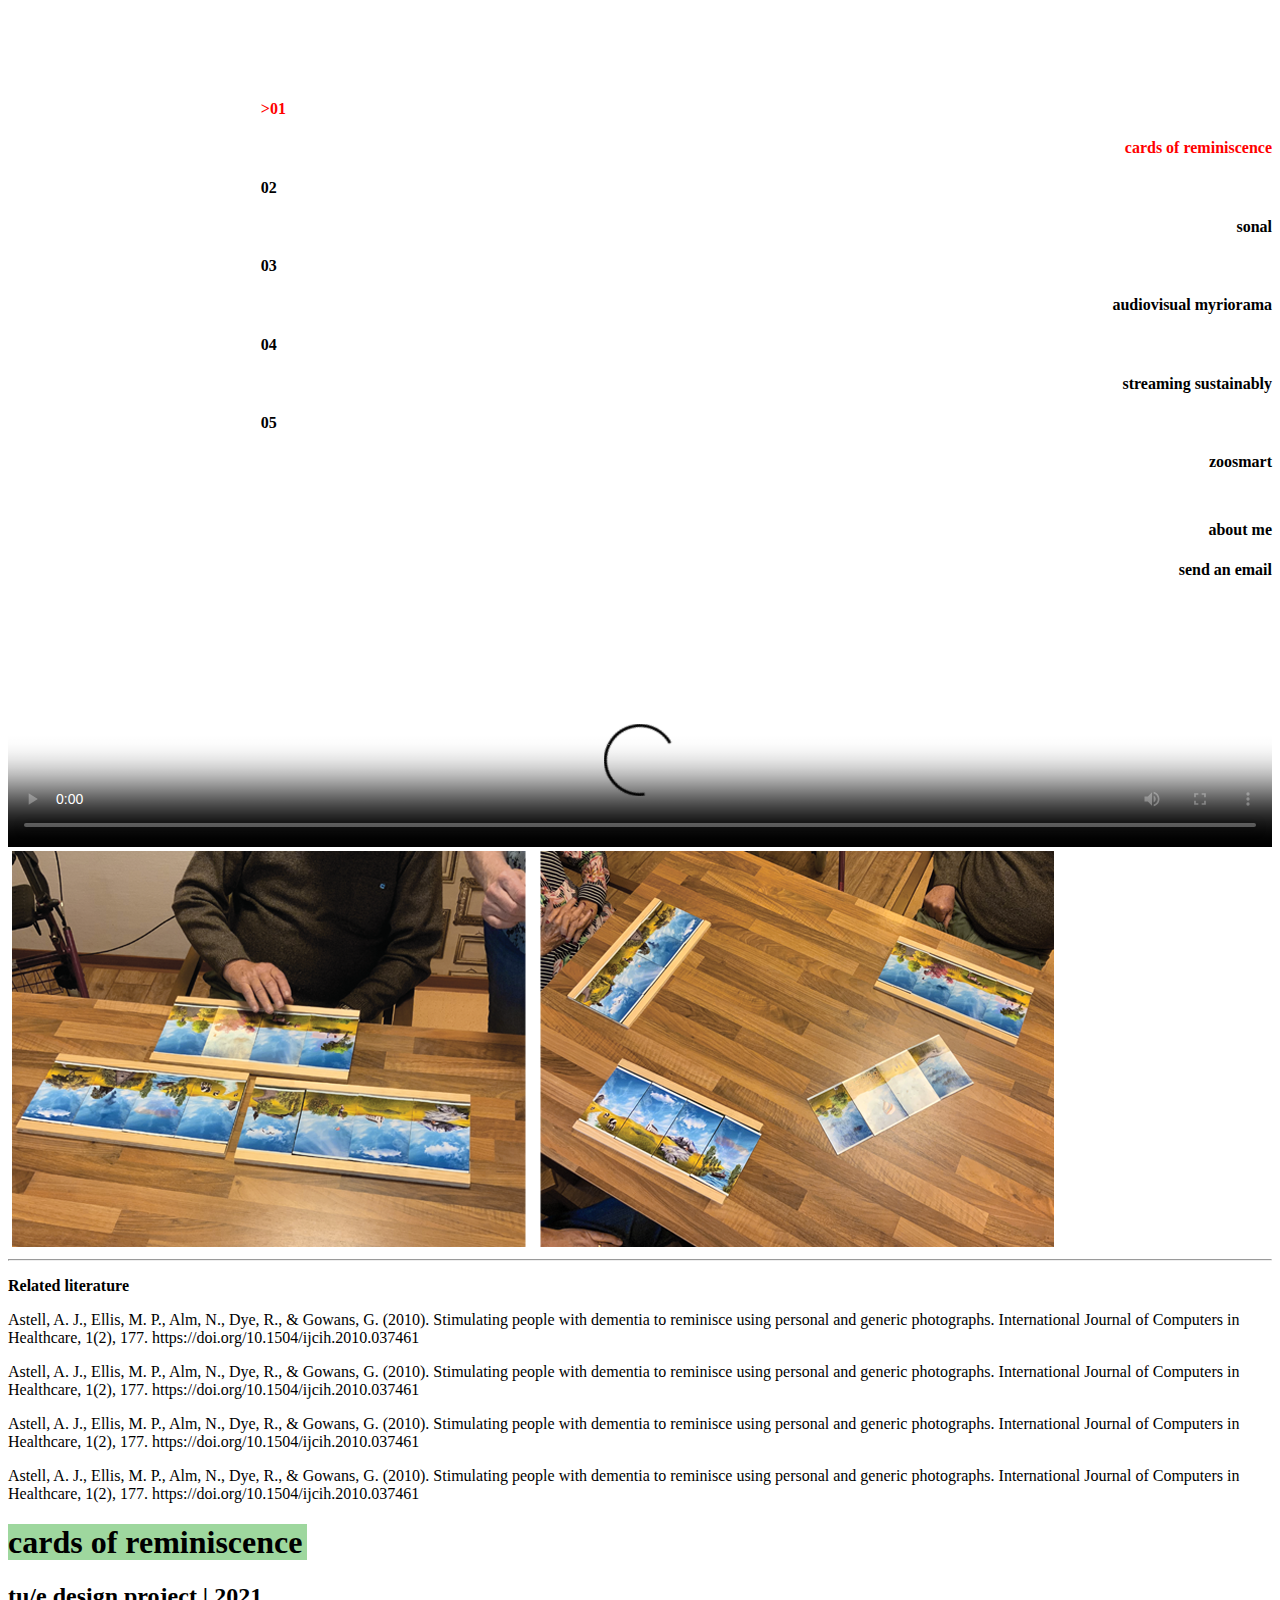
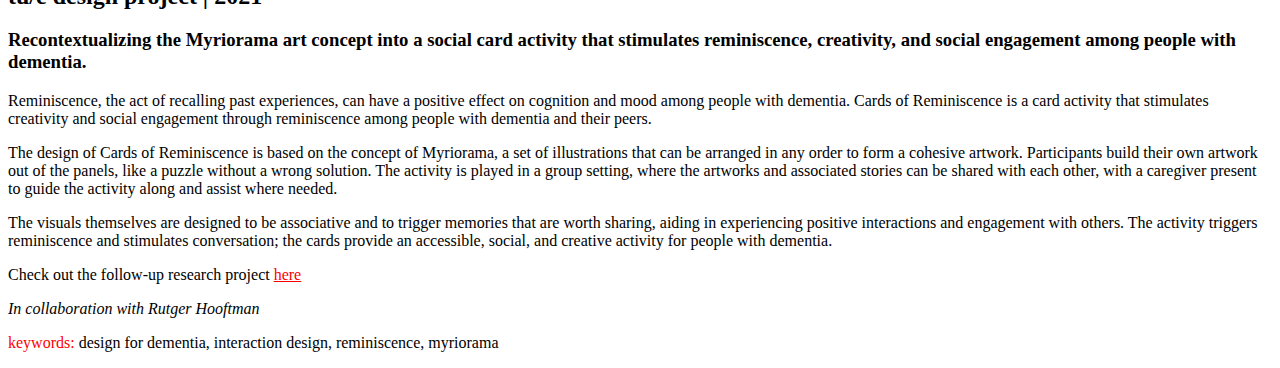
==== cardsofreminiscence.html @ 0d994e3b "testpush2" ====
<!DOCTYPE html>
<html lang="en">
<head>
    <meta charset="UTF-8">
    <meta http-equiv="X-UA-Compatible" content="IE=edge">
    <meta name="viewport" content="width=device-width, initial-scale=1.0">
    <link rel="stylesheet" href="styles.css">
    <link rel="preconnect" href="https://fonts.googleapis.com">
    <link rel="preconnect" href="https://fonts.gstatic.com" crossorigin>
    <link rel="stylesheet" href="https://fonts.googleapis.com/css?family=Vollkorn">
    <link href="https://fonts.googleapis.com/css2?family=Montserrat:wght@400;700;800&display=swap" rel="stylesheet">
    <link href="https://fonts.googleapis.com/css2?family=Roboto+Mono:wght@300&display=swap" rel="stylesheet">

    <script src="https://cdnjs.cloudflare.com/ajax/libs/Blotter/0.1.0/blotter.js"></script>
    <script src="https://cdnjs.cloudflare.com/ajax/libs/Blotter/0.1.0/materials/channelSplitMaterial.js"></script>

    <title>Wisse Raaijmakers | Cards of Reminiscence</title>
</head>

<body>

  <div class="page_container">
    <div class="main_column">
        <div class="header_spacer"></div>
        <div class="sticky_wrapper">
            <script src="https://unpkg.com/@lottiefiles/lottie-player@latest/dist/lottie-player.js"></script>
            <lottie-player src="https://lottie.host/fcf29a1d-2223-4e6e-b078-d6f3b28b0ce1/vju5XbBvik.json"  background="transparent"  speed="1"  style="width: 100%; padding-top: 20px; opacity: 80%;"  loop  autoplay></lottie-player>
            <div style="margin-top: 100px; margin-left: 20%; margin-bottom: 100px;">
                <div onclick="location.href='cardsofreminiscence.html';" class="button_wrapper" style="color: red">
                    <h4>>01</h4>
                    <h4 style="text-align: right;">cards of reminiscence</h4>
                </div>
                <div onclick="location.href='sonal.html';" class="button_wrapper">
                    <h4>02</h4>
                    <h4 style="text-align: right;">sonal</h4>
                </div>
                <div onclick="location.href='audiovisual myriorama.html';" class="button_wrapper">
                    <h4>03</h4>
                    <h4 style="text-align: right;">audiovisual myriorama</h4>
                </div>
                <div onclick="location.href='streamingsustainably.html';" class="button_wrapper">
                    <h4>04</h4>
                    <h4 style="text-align: right;">streaming sustainably</h4>
                </div>
                <div onclick="location.href='zoosmart.html';" class="button_wrapper">
                    <h4>05</h4>
                    <h4 style="text-align: right; ">zoosmart</h4>
                </div>
                <div onclick="location.href='aboutme.html';" class="button_wrapper" style="margin-top: 50px;width: 35%; margin-right: 0; margin-left: auto;">
                    <h4></h4>
                    <h4 style="text-align: right; ">about me</h4>
                </div>
                <div onclick="location.href='mailto:w.j.j.raaijmakers@student.tue.nl';" class="button_wrapper" style="width: 40%; margin-right: 0; margin-left: auto;">
                    <h4></h4>
                    <h4 style="text-align: right; ">send an email</h4>
                </div>
            </div>
        </div>
    </div>
    <div class="main_column">
        <div class="project_img_wrapper">
            <img src="assets/cardsofreminiscence/CardsofReminiscence_Header.png" alt="" class="project_img">
            <img src="assets/cardsofreminiscence/cor_cardgif_compressed.gif" alt="" class="project_img">
            <img src="assets/cardsofreminiscence/coh_playing_group.png" alt="" class="project_img">
            <video width="100%" controls poster="assets/cardsofreminiscence/cor_videothumbnail.jpg" class="project_img">
                <source src="assets/cardsofreminiscence/cor_ffdvideo.mp4" type="video/mp4">
              </video>
            <img src="assets/cardsofreminiscence/cor_allcards_grid_compressed.png" alt="" class="project_img">
            <img src="assets/cardsofreminiscence/cor_usertest_tweeluik_compressed.png" alt="" class="project_img">
            <hr>
            <div>
                <p class="p_ref"><b>Related literature</b></p>
                <p class="p_ref">Astell, A. J., Ellis, M. P., Alm, N., Dye, R., & Gowans, G. (2010). Stimulating people with dementia to reminisce using personal and generic photographs. International Journal of Computers in Healthcare, 1(2), 177. https://doi.org/10.1504/ijcih.2010.037461</p>
                <p class="p_ref">Astell, A. J., Ellis, M. P., Alm, N., Dye, R., & Gowans, G. (2010). Stimulating people with dementia to reminisce using personal and generic photographs. International Journal of Computers in Healthcare, 1(2), 177. https://doi.org/10.1504/ijcih.2010.037461</p>
                <p class="p_ref">Astell, A. J., Ellis, M. P., Alm, N., Dye, R., & Gowans, G. (2010). Stimulating people with dementia to reminisce using personal and generic photographs. International Journal of Computers in Healthcare, 1(2), 177. https://doi.org/10.1504/ijcih.2010.037461</p>
                <p class="p_ref">Astell, A. J., Ellis, M. P., Alm, N., Dye, R., & Gowans, G. (2010). Stimulating people with dementia to reminisce using personal and generic photographs. International Journal of Computers in Healthcare, 1(2), 177. https://doi.org/10.1504/ijcih.2010.037461</p>
            </div>

        </div>
        
    
    </div>
    <div class="main_column">
        <div class="header_spacer"></div>
        <div class="sticky_wrapper">
            <h1><span style="background-color: #9ed79e; padding-right: 5px;">cards of reminiscence</span></h1>
            <h2>tu/e design project | 2021</h2>
            <h3>Recontextualizing the Myriorama art concept into a social card activity that stimulates reminiscence, creativity, and social engagement among people with dementia.</h3>
            <p>Reminiscence, the act of recalling past experiences, can have a positive effect on cognition and mood among people with dementia. Cards of Reminiscence is a card activity that stimulates creativity and social engagement through reminiscence among people with dementia and their peers.</p>
            
             <p>The design of Cards of Reminiscence is based on the concept of Myriorama, a set of illustrations that can be arranged in any order to form a cohesive artwork. Participants build their own artwork out of the panels, like a puzzle without a wrong solution. The activity is played in a group setting, where the artworks and associated stories can be shared with each other, with a caregiver present to guide the activity along and assist where needed.</p>
            
            <p>The visuals themselves are designed to be associative and to trigger memories that are worth sharing, aiding in experiencing positive interactions and engagement with others. The activity triggers reminiscence and stimulates conversation; the cards provide an accessible, social, and creative activity for people with dementia.</p>
            <p>Check out the follow-up research project <a href="audiovisual myriorama.html" style="color: red;">here</a> </p>
            <p><i>In collaboration with Rutger Hooftman</i></p>
            <p class="keywords"><span style="color: red;">keywords:</span> design for dementia, interaction design, reminiscence, myriorama</p>
        </div>
    </div>
        
  </div>
  

</body>
</html>
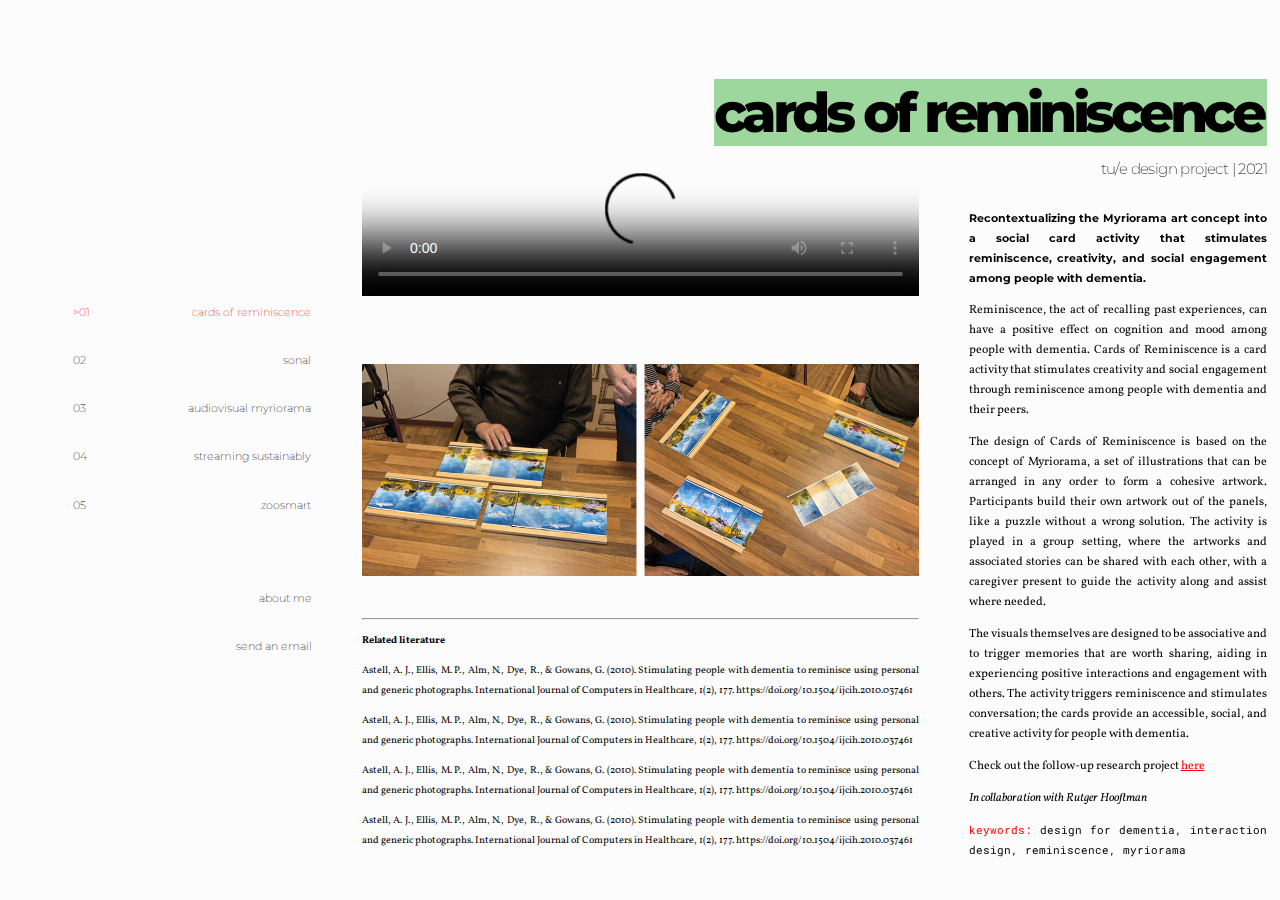
==== commit ba046368: "fix lottie load + sonal content switch" ====
--- a/cardsofreminiscence.html
+++ b/cardsofreminiscence.html
@@ -23,8 +23,10 @@
     <div class="main_column">
         <div class="header_spacer"></div>
         <div class="sticky_wrapper">
-            <script src="https://unpkg.com/@lottiefiles/lottie-player@latest/dist/lottie-player.js"></script>
-            <lottie-player src="https://lottie.host/fcf29a1d-2223-4e6e-b078-d6f3b28b0ce1/vju5XbBvik.json"  background="transparent"  speed="1"  style="width: 100%; padding-top: 20px; opacity: 80%;"  loop  autoplay></lottie-player>
+            <div style="height: 100px">
+                <script src="https://unpkg.com/@lottiefiles/lottie-player@latest/dist/lottie-player.js"></script>
+                <lottie-player src="https://lottie.host/fcf29a1d-2223-4e6e-b078-d6f3b28b0ce1/vju5XbBvik.json"  background="transparent"  speed="1"  style="width: 100%;  opacity: 80%;"  loop  autoplay></lottie-player>
+            </div>
             <div style="margin-top: 100px; margin-left: 20%; margin-bottom: 100px;">
                 <div onclick="location.href='cardsofreminiscence.html';" class="button_wrapper" style="color: red">
                     <h4>>01</h4>
--- a/styles.css
+++ b/styles.css
@@ -0,0 +1,127 @@
+body {
+    background-color: #fcfcfc;
+    }
+
+.page_container{
+    display: grid;
+    column-gap: 30px;
+    grid-template-columns: 3fr 6fr 3fr;
+    margin: auto;
+    max-width: 1300px;
+    font-family: "Montserrat";
+    padding: 5px;
+  }
+
+
+.header_spacer{
+    background-color: aquamarine;
+    height: 0px;
+    min-width: 20%;
+}
+
+.sticky_wrapper {
+    position: sticky;
+    top: 10vh;
+    max-height: 95vh;
+    
+}
+
+.h_logo {
+    margin-left: -400px;
+    text-align: right;
+    font-size: 25px;
+    font-family: 'Montserrat', sans-serif;
+    font-weight: 800;
+    letter-spacing: -1px; 
+}
+
+h1 {
+    margin-left: -500px;
+    text-align: right;
+    font-size: 55px;
+    font-family: 'Montserrat', sans-serif;
+    font-weight: 800;
+    margin-top: 10px;
+    margin-bottom: 10px;
+    letter-spacing: -4.5px;           
+}
+
+h2 {
+    text-align: right;
+    font-size: 15px;
+    font-weight: 200;
+    margin-bottom: 30px;
+    letter-spacing: -0.6px;
+}
+
+h3 {
+    font-size: 11px;
+    text-align: justify;
+    line-height: 20px;
+}
+
+h4 {
+    font-size: 11px;
+    font-weight: 200;
+}
+ 
+p {
+    font-size: 12px;
+    text-align: justify;
+    font-family: "Vollkorn";
+    line-height: 20px;
+}
+
+.p_ref {
+    font-size: 10px;
+}
+
+.p_imagecaption {
+    font-family: 'Montserrat', sans-serif;
+    font-size: 11px;
+    margin-top: -20px; 
+    margin-bottom: 30px;
+    background-color: rgb(236, 236, 236);
+}
+
+.keywords {
+    font-family: 'Roboto Mono', monospace;
+    font-size: 11px;
+}
+
+.project_img_wrapper {
+    margin-left: 20px;
+    margin-right: 20px;
+    margin-top: 11vh;
+}
+
+.project_img {
+    width: 100%;
+    margin-bottom: 30px;
+}
+
+.logo_wrapper {
+    display: grid;
+    grid-template-columns: 2fr 1fr;
+    /*background-color: aqua;*/
+    width: 100%;
+    font-size: 25px;
+}
+
+.interactive_logo_texture {
+    width: 100%;
+    /*background-color: blue;*/
+}
+
+.button_wrapper{
+    display: grid;
+    grid-template-columns: 1fr 5fr;
+    cursor: pointer;
+    width: 100%;
+    margin-top: 5px;    
+}
+
+.button_wrapper:hover{
+    color: red;
+}
+
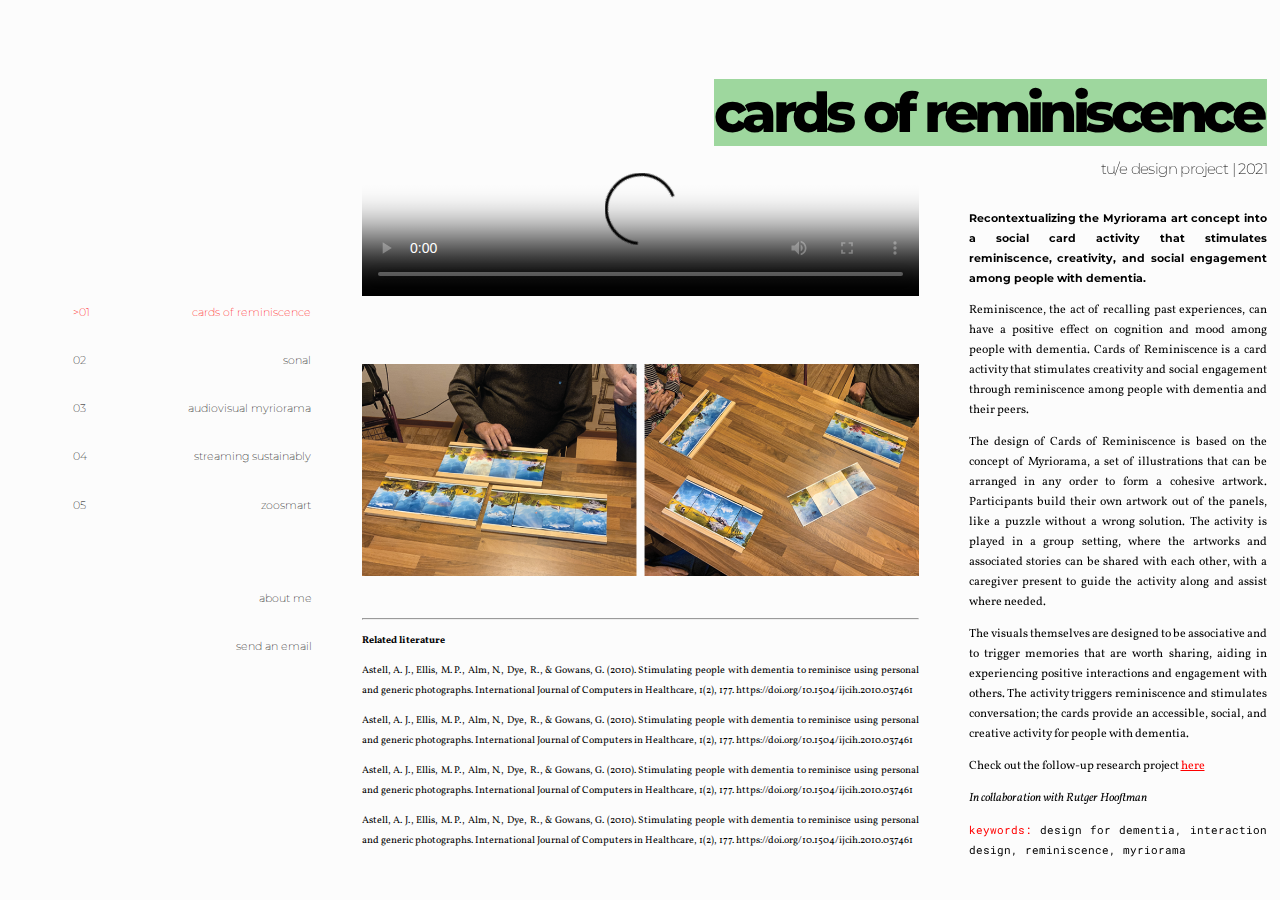
==== commit c5ef36a0: "testlol" ====
--- a/cardsofreminiscence.html
+++ b/cardsofreminiscence.html
@@ -23,7 +23,7 @@
     <div class="main_column">
         <div class="header_spacer"></div>
         <div class="sticky_wrapper">
-            <div style="height: 100px">
+            <div style="height: 100px;  ">
                 <script src="https://unpkg.com/@lottiefiles/lottie-player@latest/dist/lottie-player.js"></script>
                 <lottie-player src="https://lottie.host/fcf29a1d-2223-4e6e-b078-d6f3b28b0ce1/vju5XbBvik.json"  background="transparent"  speed="1"  style="width: 100%;  opacity: 80%;"  loop  autoplay></lottie-player>
             </div>
